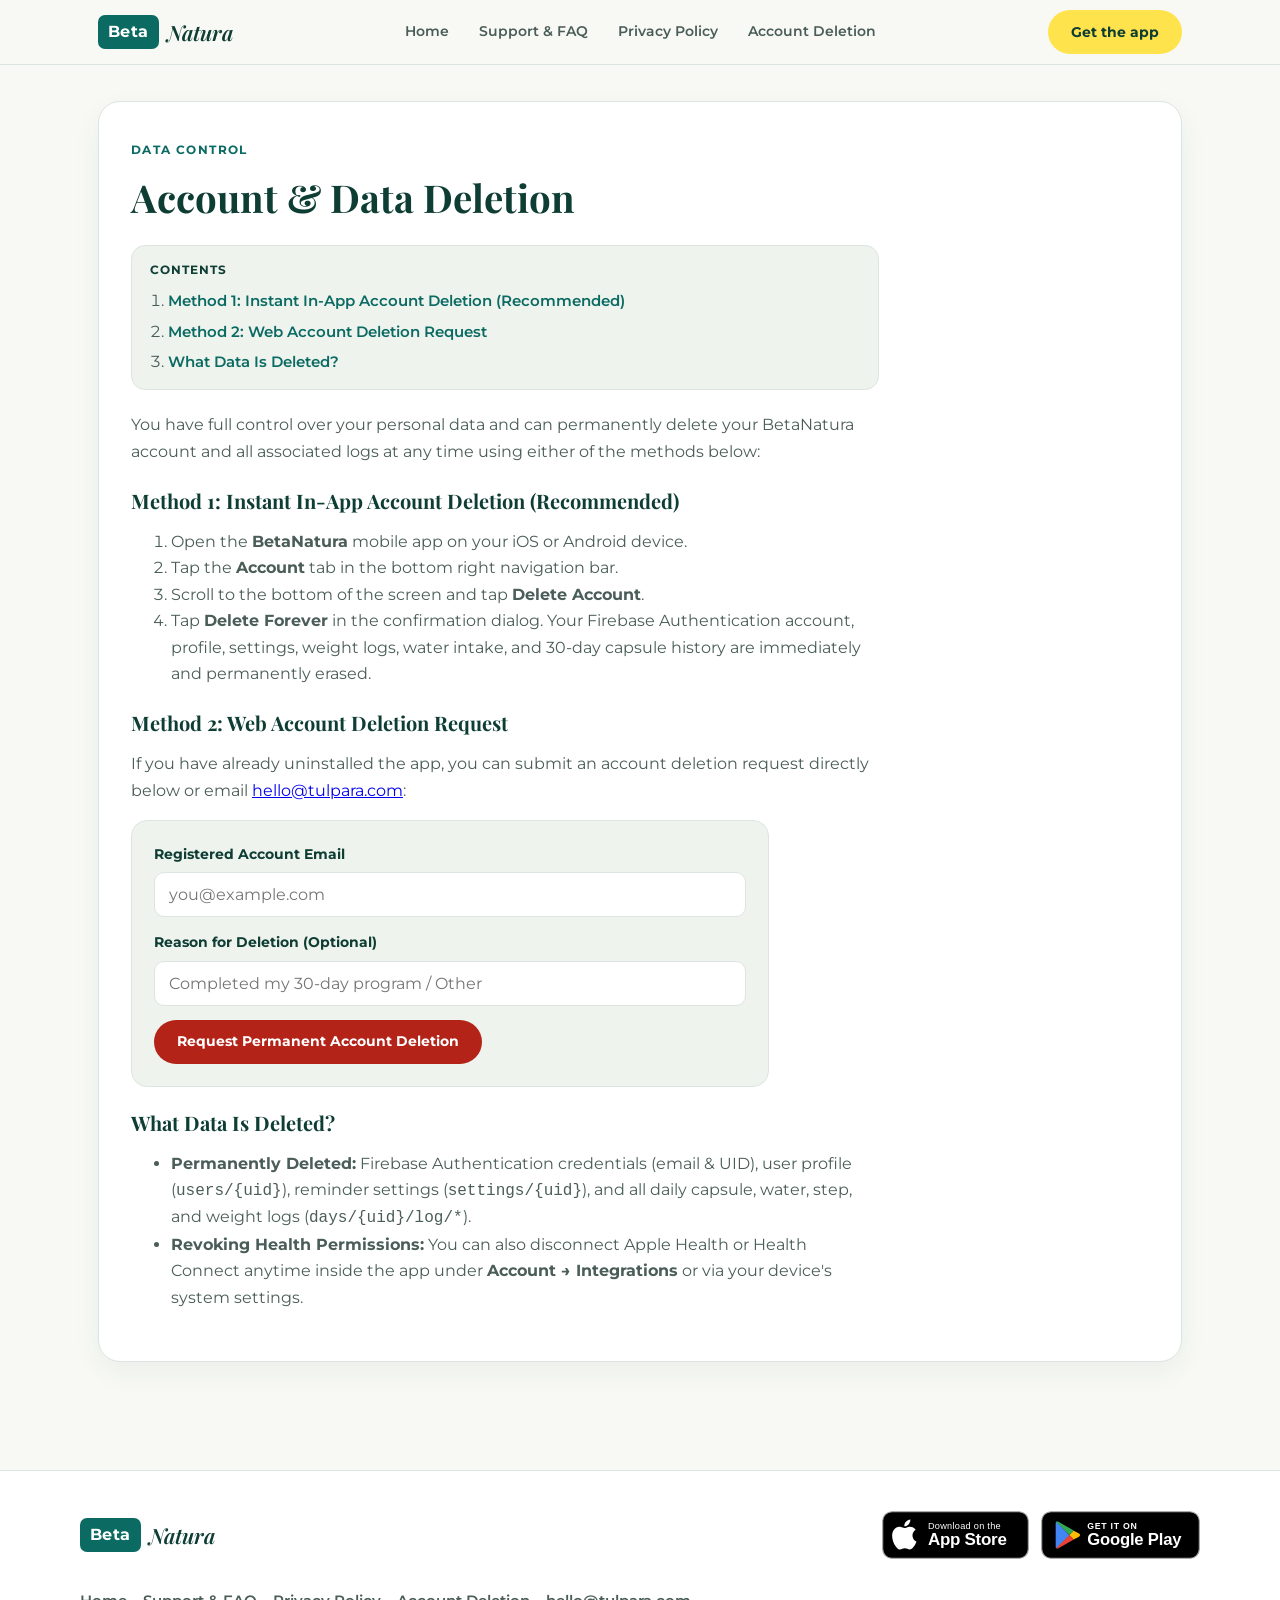
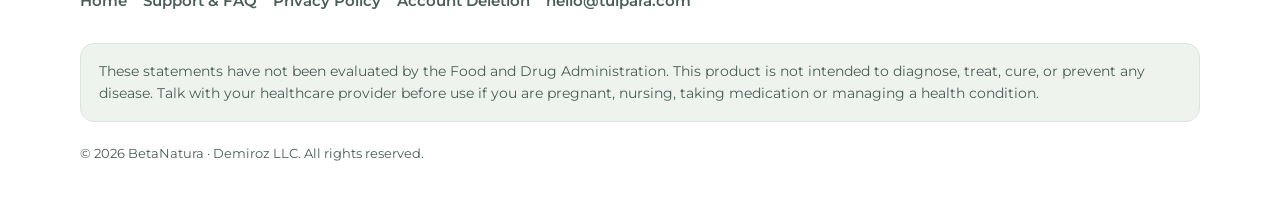
==== delete-account/index.html @ a72dd3bf "Redesign betanatura.app mobile-first wellness site with App Store & Google Play support" ====
<!DOCTYPE html>
<html lang="en">
<head>
  <meta charset="UTF-8">
  <meta name="viewport" content="width=device-width, initial-scale=1.0">
  <meta name="color-scheme" content="light dark">
  <title>Account &amp; Data Deletion | BetaNatura</title>
  <meta name="description" content="Permanently delete your BetaNatura account and associated data in-app or via our web deletion request form.">
  <link rel="canonical" href="https://betanatura.app/delete-account/">
  <meta name="apple-itunes-app" content="app-id=6828905399">
  <link rel="icon" type="image/svg+xml" href="/assets/favicon.svg">
  <link rel="icon" type="image/png" sizes="32x32" href="/assets/favicon-32x32.png">
  <link rel="apple-touch-icon" sizes="180x180" href="/assets/apple-touch-icon.png">
  <meta property="og:type" content="website">
  <meta property="og:title" content="Account &amp; Data Deletion | BetaNatura">
  <meta property="og:description" content="Permanently delete your BetaNatura account and associated data.">
  <meta property="og:url" content="https://betanatura.app/delete-account/">
  <meta property="og:image" content="https://betanatura.app/assets/og-image.png">
  <link rel="preconnect" href="https://fonts.googleapis.com">
  <link rel="preconnect" href="https://fonts.gstatic.com" crossorigin>
  <link href="https://fonts.googleapis.com/css2?family=Montserrat:wght@400;500;600;700&family=Playfair+Display:ital,wght@0,600;0,700;1,600&display=swap" rel="stylesheet">
  <link rel="stylesheet" href="/styles.css">
</head>
<body>
  <a href="#main-title" class="skip-link visually-hidden">Skip to main content</a>

  <header class="top-bar">
    <div class="top-bar-inner">
      <a href="/" class="wordmark-link" aria-label="BetaNatura Home">
        <span class="wordmark-pill">Beta</span>
        <span class="wordmark-serif">Natura</span>
      </a>
      <nav class="top-bar-nav" aria-label="Primary">
        <a href="/">Home</a>
        <a href="/support/">Support &amp; FAQ</a>
        <a href="/privacy/">Privacy Policy</a>
        <a href="/delete-account/" aria-current="page">Account Deletion</a>
      </nav>
      <div class="top-bar-actions">
        <a href="/#get-app" id="top-get-app-btn" class="btn btn-primary">Get the app</a>
      </div>
    </div>
  </header>

  <main id="main-content">
    <section id="delete-account" class="section-block" aria-labelledby="main-title">
      <div class="card legal-card">
        <div class="legal-prose">
          <span class="section-eyebrow">Data Control</span>
          <h1 id="main-title" tabindex="-1" style="font-family:var(--font-serif); font-size:clamp(1.85rem,3.5vw,2.4rem); margin:0 0 12px;">Account &amp; Data Deletion</h1>

          <nav class="legal-toc" aria-label="Account Deletion table of contents">
            <p class="legal-toc-title">Contents</p>
            <ol>
              <li><a href="#del-method-1">Method 1: Instant In-App Account Deletion (Recommended)</a></li>
              <li><a href="#del-method-2">Method 2: Web Account Deletion Request</a></li>
              <li><a href="#del-what">What Data Is Deleted?</a></li>
            </ol>
          </nav>

          <p>You have full control over your personal data and can permanently delete your BetaNatura account and all associated logs at any time using either of the methods below:</p>

          <h2 id="del-method-1" style="font-size:1.25rem; margin-top:24px;">Method 1: Instant In-App Account Deletion (Recommended)</h2>
          <ol>
            <li>Open the <strong>BetaNatura</strong> mobile app on your iOS or Android device.</li>
            <li>Tap the <strong>Account</strong> tab in the bottom right navigation bar.</li>
            <li>Scroll to the bottom of the screen and tap <strong>Delete Account</strong>.</li>
            <li>Tap <strong>Delete Forever</strong> in the confirmation dialog. Your Firebase Authentication account, profile, settings, weight logs, water intake, and 30-day capsule history are immediately and permanently erased.</li>
          </ol>

          <h2 id="del-method-2" style="font-size:1.25rem; margin-top:24px;">Method 2: Web Account Deletion Request</h2>
          <p>If you have already uninstalled the app, you can submit an account deletion request directly below or email <a href="mailto:hello@tulpara.com" data-config-email="text">hello@tulpara.com</a>:</p>
          <form id="delete-account-form" class="bn-form">
            <div class="form-field">
              <label for="del-email" class="form-label">Registered Account Email</label>
              <input id="del-email" name="email" type="email" autocomplete="email" required placeholder="you@example.com" class="form-input">
            </div>
            <div class="form-field">
              <label for="del-reason" class="form-label">Reason for Deletion (Optional)</label>
              <input id="del-reason" name="reason" type="text" placeholder="Completed my 30-day program / Other" class="form-input">
            </div>
            <button type="submit" class="btn btn-danger">Request Permanent Account Deletion</button>
            <p id="del-msg" class="form-status" role="status" aria-live="polite" style="display:none;">✓ Your deletion request has been queued. All account credentials, settings, and daily logs associated with this email will be permanently erased within 24 hours.</p>
          </form>

          <h2 id="del-what" style="font-size:1.25rem; margin-top:24px;">What Data Is Deleted?</h2>
          <ul>
            <li><strong>Permanently Deleted:</strong> Firebase Authentication credentials (email &amp; UID), user profile (<code>users/{uid}</code>), reminder settings (<code>settings/{uid}</code>), and all daily capsule, water, step, and weight logs (<code>days/{uid}/log/*</code>).</li>
            <li><strong>Revoking Health Permissions:</strong> You can also disconnect Apple Health or Health Connect anytime inside the app under <strong>Account &rarr; Integrations</strong> or via your device's system settings.</li>
          </ul>
        </div>
      </div>
    </section>
  </main>

  <footer class="site-footer">
    <div class="footer-inner">
      <div class="footer-top">
        <a href="/" class="wordmark-link" aria-label="BetaNatura Home">
          <span class="wordmark-pill">Beta</span>
          <span class="wordmark-serif">Natura</span>
        </a>
        <div class="store-badges" data-device="desktop" style="margin-bottom:0;">
          <a href="https://apps.apple.com/us/app/beta-natura/id6828905399" data-config-href="APP_STORE_URL" class="store-badge-link badge-apple" target="_blank" rel="noopener">
            <img src="/assets/badge-app-store.svg" alt="Download on the App Store" width="144" height="47" loading="lazy">
          </a>
          <a href="https://play.google.com/store/apps/details?id=com.betanatura.betanatura" data-config-href="GOOGLE_PLAY_URL" class="store-badge-link badge-google" target="_blank" rel="noopener">
            <img src="/assets/badge-google-play.svg" alt="Get it on Google Play" width="155" height="47" loading="lazy">
          </a>
        </div>
      </div>
      <ul class="footer-links" role="list">
        <li><a href="/">Home</a></li>
        <li><a href="/support/">Support &amp; FAQ</a></li>
        <li><a href="/privacy/">Privacy Policy</a></li>
        <li><a href="/delete-account/">Account Deletion</a></li>
        <li><a href="mailto:hello@tulpara.com" data-config-email="text">hello@tulpara.com</a></li>
      </ul>
      <p class="fda-disclaimer">These statements have not been evaluated by the Food and Drug Administration. This product is not intended to diagnose, treat, cure, or prevent any disease. Talk with your healthcare provider before use if you are pregnant, nursing, taking medication or managing a health condition.</p>
      <p class="footer-meta">&copy; 2026 BetaNatura &middot; Demiroz LLC<span data-config-text="COMPANY_ADDRESS" hidden></span>. All rights reserved.</p>
    </div>
  </footer>

  <script src="/config.js"></script>
  <script src="/app.js"></script>
</body>
</html>
---- styles.css ----
/* ==========================================================================
   BetaNatura (betanatura.app) — Design System & Mobile-First Stylesheet
   Brand Palette: Deep Teal #0B6B63, Dark Green #0E3D34, Sage #A7C957,
                  Lemon Yellow #FFE34D, Off-White Cream #F8F9F5
   ========================================================================== */

:root {
  /* Raw brand palette tokens */
  --raw-deep-teal: #0B6B63;
  --raw-teal: #0F8F83;
  --raw-sage-green: #A7C957;
  --raw-lemon-yellow: #FFE34D;
  --raw-dark-green: #0E3D34;
  --raw-dark-deep: #092923;
  --raw-dark-card: #12453B;
  --raw-dark-border: #1F6659;
  --raw-cream: #F8F9F5;
  --raw-surface-light: #FFFFFF;
  --raw-line-light: #DCE5E1;
  --raw-muted-light: #4A5D58;
  --raw-muted-dark: #B9CCC6;

  /* Light theme defaults (Fallback for browsers without light-dark()) */
  --bg-page: var(--raw-cream);
  --bg-surface: var(--raw-surface-light);
  --bg-surface-subtle: #EFF3EE;
  --text-primary: var(--raw-dark-green);
  --text-secondary: var(--raw-muted-light);
  --border-subtle: var(--raw-line-light);
  --brand-accent: var(--raw-deep-teal);
  --brand-cta: var(--raw-lemon-yellow);
  --brand-cta-text: var(--raw-dark-green);
  --focus-ring: #0B6B63;
  --card-shadow: 0 10px 28px rgba(14, 61, 52, 0.06);
  --topbar-bg: rgba(248, 249, 245, 0.92);

  /* Dark mode fallback via prefers-color-scheme on :root */
  @media (prefers-color-scheme: dark) {
    --bg-page: var(--raw-dark-deep);
    --bg-surface: var(--raw-dark-card);
    --bg-surface-subtle: #0E352D;
    --text-primary: var(--raw-cream);
    --text-secondary: var(--raw-muted-dark);
    --border-subtle: var(--raw-dark-border);
    --brand-accent: var(--raw-sage-green);
    --focus-ring: var(--raw-lemon-yellow);
    --card-shadow: 0 12px 32px rgba(0, 0, 0, 0.32);
    --topbar-bg: rgba(9, 41, 35, 0.92);
  }

  /* Modern CSS light-dark() progressive enhancement */
  @supports (color: light-dark(white, black)) {
    --bg-page: light-dark(var(--raw-cream), var(--raw-dark-deep));
    --bg-surface: light-dark(var(--raw-surface-light), var(--raw-dark-card));
    --bg-surface-subtle: light-dark(#EFF3EE, #0E352D);
    --text-primary: light-dark(var(--raw-dark-green), var(--raw-cream));
    --text-secondary: light-dark(var(--raw-muted-light), var(--raw-muted-dark));
    --border-subtle: light-dark(var(--raw-line-light), var(--raw-dark-border));
    --brand-accent: light-dark(var(--raw-deep-teal), var(--raw-sage-green));
    --focus-ring: light-dark(#0B6B63, var(--raw-lemon-yellow));
  }

  /* Viewport-wide color scheme declaration */
  color-scheme: light dark;
  accent-color: var(--brand-accent);

  --font-serif: "Playfair Display", Georgia, "Times New Roman", serif;
  --font-sans: "Montserrat", -apple-system, BlinkMacSystemFont, "Segoe UI", Roboto, sans-serif;
  --radius-card: 22px;
  --radius-pill: 999px;
  --container-max: 1120px;
}

*,
*::before,
*::after {
  box-sizing: border-box;
}

html {
  scroll-behavior: smooth;
  overflow-x: clip;
}

@media (prefers-reduced-motion: reduce) {
  html {
    scroll-behavior: auto;
  }
}

body {
  margin: 0;
  padding: 0;
  font-family: var(--font-sans);
  background-color: var(--bg-page);
  color: var(--text-primary);
  line-height: 1.65;
  font-size: 16px;
  overflow-x: clip;
  -webkit-font-smoothing: antialiased;
}

/* Accessibility: Visually Hidden & Skip Link */
.visually-hidden:where(:not(:focus-within, :active)) {
  position: absolute !important;
  clip-path: inset(50%) !important;
  overflow: hidden !important;
  width: 1px !important;
  height: 1px !important;
  margin: -1px !important;
  padding: 0 !important;
  border: 0 !important;
  white-space: nowrap !important;
}

.skip-link {
  position: fixed;
  top: 12px;
  left: 12px;
  z-index: 9999;
  background-color: var(--raw-lemon-yellow);
  color: var(--raw-dark-green);
  font-weight: 700;
  padding: 12px 20px;
  border-radius: var(--radius-pill);
  text-decoration: none;
  box-shadow: 0 6px 20px rgba(0, 0, 0, 0.25);
}

/* Accessibility: High-contrast focus ring */
:where(a:any-link, button, summary, input, select, textarea):focus-visible {
  outline: 3px solid var(--focus-ring);
  outline-offset: 3px;
}

/* Minimum 44x44px tap targets */
:where(a, button, summary, input, .store-badge-link) {
  min-block-size: 44px;
}

/* ==========================================================================
   1. Sticky Top Bar (Auto-hide on scroll down, reveal on scroll up)
   ========================================================================== */
.top-bar {
  position: sticky;
  top: 0;
  z-index: 1000;
  background-color: var(--topbar-bg);
  backdrop-filter: blur(12px);
  -webkit-backdrop-filter: blur(12px);
  border-bottom: 1px solid var(--border-subtle);
  transition: transform 0.26s ease;
}

.top-bar.is-hidden {
  transform: translateY(-105%);
}

@media (prefers-reduced-motion: reduce) {
  .top-bar {
    transition: none;
  }
}

.top-bar-inner {
  max-width: var(--container-max);
  margin: 0 auto;
  padding: 10px 18px;
  display: flex;
  align-items: center;
  justify-content: space-between;
  gap: 12px;
}

.wordmark-link {
  display: inline-flex;
  align-items: center;
  gap: 8px;
  text-decoration: none;
  color: var(--text-primary);
  font-weight: 700;
  min-block-size: 44px;
}

.wordmark-pill {
  background-color: var(--raw-deep-teal);
  color: #FFFFFF;
  font-family: var(--font-sans);
  font-weight: 700;
  font-size: 16px;
  padding: 4px 10px;
  border-radius: 7px;
  letter-spacing: 0.4px;
}

.wordmark-serif {
  font-family: var(--font-serif);
  font-style: italic;
  font-weight: 600;
  font-size: 21px;
  color: var(--text-primary);
}

.top-bar-actions {
  display: flex;
  align-items: center;
  gap: 10px;
}

.top-bar-nav {
  display: none;
}

@media (min-width: 768px) {
  .top-bar-nav {
    display: flex;
    align-items: center;
    gap: 6px;
  }
  .top-bar-nav a {
    color: var(--text-secondary);
    text-decoration: none;
    font-size: 14px;
    font-weight: 600;
    padding: 8px 12px;
    border-radius: var(--radius-pill);
    display: inline-flex;
    align-items: center;
  }
  .top-bar-nav a:hover {
    color: var(--text-primary);
    background-color: var(--bg-surface-subtle);
  }
}

.btn {
  display: inline-flex;
  align-items: center;
  justify-content: center;
  gap: 8px;
  padding: 11px 22px;
  border-radius: var(--radius-pill);
  font-family: var(--font-sans);
  font-weight: 700;
  font-size: 14px;
  line-height: 1.2;
  text-decoration: none;
  border: 1px solid transparent;
  cursor: pointer;
  transition: transform 0.18s ease, box-shadow 0.18s ease;
}

.btn-primary {
  background-color: var(--brand-cta);
  color: var(--brand-cta-text);
}

.btn-secondary {
  background-color: rgba(255, 255, 255, 0.12);
  color: #FFFFFF;
  border-color: rgba(255, 255, 255, 0.28);
}

.btn-outline {
  background-color: transparent;
  color: var(--text-primary);
  border-color: var(--border-subtle);
}

.btn-danger {
  background-color: #B42318;
  color: #FFFFFF;
}

@media (prefers-reduced-motion: no-preference) {
  .btn:hover {
    transform: translateY(-1px);
  }
}

/* ==========================================================================
   2. Hero Section
   ========================================================================== */
.hero {
  background: linear-gradient(165deg, #0B6B63 0%, #0E3D34 65%, #092923 100%);
  color: #FFFFFF;
  padding: 36px 18px 48px;
  border-bottom-left-radius: 32px;
  border-bottom-right-radius: 32px;
}

.hero-grid {
  max-width: var(--container-max);
  margin: 0 auto;
  display: grid;
  grid-template-columns: 1fr;
  gap: 36px;
  align-items: center;
}

@media (min-width: 920px) {
  .hero {
    padding: 56px 28px 68px;
    border-bottom-left-radius: 44px;
    border-bottom-right-radius: 44px;
  }
  .hero-grid {
    grid-template-columns: 1.15fr 0.85fr;
    gap: 48px;
  }
}

.brand-badge {
  display: inline-flex;
  align-items: center;
  gap: 8px;
  background-color: rgba(255, 255, 255, 0.11);
  border: 1px solid rgba(167, 201, 87, 0.45);
  color: #C7E57A;
  padding: 6px 15px;
  border-radius: var(--radius-pill);
  font-size: 11.5px;
  font-weight: 700;
  letter-spacing: 1.4px;
  text-transform: uppercase;
  margin-bottom: 18px;
}

.hero h1 {
  font-family: var(--font-serif);
  font-size: clamp(2rem, 5vw, 3.35rem);
  line-height: 1.14;
  margin: 0 0 16px;
  letter-spacing: -0.4px;
  color: #FFFFFF;
}

.hero-sub {
  color: rgba(255, 255, 255, 0.88);
  font-size: clamp(1rem, 2.2vw, 1.18rem);
  max-width: 54ch;
  margin: 0 0 26px;
}

/* Official Store Badges Container (Device-aware order via flex order / DOM) */
.store-badges {
  display: flex;
  flex-wrap: wrap;
  align-items: center;
  gap: 12px;
  margin-bottom: 18px;
}

.store-badge-link {
  display: inline-flex;
  align-items: center;
  border-radius: 10px;
  transition: transform 0.18s ease;
}

.store-badge-link img {
  display: block;
  height: 48px;
  width: auto;
}

@media (prefers-reduced-motion: no-preference) {
  .store-badge-link:hover {
    transform: translateY(-2px);
  }
}

.store-badges[data-device="android"] .badge-google {
  order: -1;
}

.store-badges[data-device="ios"] .badge-apple {
  order: -1;
}

.hero-secondary-links {
  display: flex;
  flex-wrap: wrap;
  align-items: center;
  gap: 16px;
  margin-top: 8px;
}

.hero-link {
  color: #FFE34D;
  font-weight: 700;
  font-size: 14.5px;
  text-decoration: none;
  display: inline-flex;
  align-items: center;
  gap: 6px;
  padding: 6px 4px;
}

.hero-link:hover {
  text-decoration: underline;
}

/* Desktop QR Code Download Cards */
.desktop-qr-band {
  display: none;
}

@media (min-width: 920px) {
  .desktop-qr-band {
    display: flex;
    gap: 16px;
    margin-top: 24px;
    padding-top: 22px;
    border-top: 1px solid rgba(255, 255, 255, 0.14);
  }
  .qr-card {
    display: flex;
    align-items: center;
    gap: 12px;
    background: rgba(255, 255, 255, 0.08);
    border: 1px solid rgba(255, 255, 255, 0.16);
    padding: 10px 14px;
    border-radius: 14px;
  }
  .qr-card img {
    width: 56px;
    height: 56px;
    border-radius: 8px;
    display: block;
  }
  .qr-card-text {
    font-size: 12px;
    line-height: 1.35;
    color: rgba(255, 255, 255, 0.88);
  }
  .qr-card-text strong {
    display: block;
    color: #FFFFFF;
    font-size: 13px;
    margin-bottom: 2px;
  }
}

/* Phone Mockup Frame */
.phone-mockup-wrap {
  display: flex;
  justify-content: center;
}

.phone-frame {
  position: relative;
  width: min(270px, 78vw);
  aspect-ratio: 1170 / 2532;
  background: #092923;
  border-radius: 38px;
  padding: 10px;
  box-shadow: 0 24px 60px rgba(0, 0, 0, 0.45), 0 0 0 2px rgba(167, 201, 87, 0.35);
  overflow: hidden;
}

.phone-frame picture,
.phone-frame img {
  width: 100%;
  height: 100%;
  display: block;
  object-fit: cover;
  border-radius: 29px;
}

/* ==========================================================================
   Main Container & Sections
   ========================================================================== */
main {
  max-width: var(--container-max);
  margin: 0 auto;
  padding: 36px 18px 64px;
}

.section-block {
  margin-bottom: 44px;
}

.section-header {
  margin-bottom: 22px;
}

.section-eyebrow {
  display: inline-block;
  font-size: 11.5px;
  font-weight: 700;
  text-transform: uppercase;
  letter-spacing: 1.4px;
  color: var(--brand-accent);
  margin-bottom: 6px;
}

h2 {
  font-family: var(--font-serif);
  font-size: clamp(1.65rem, 3.2vw, 2.25rem);
  line-height: 1.2;
  margin: 0 0 10px;
  color: var(--text-primary);
}

h3 {
  font-family: var(--font-sans);
  font-size: 1.1rem;
  font-weight: 700;
  margin: 18px 0 8px;
  color: var(--text-primary);
}

p,
li {
  color: var(--text-secondary);
  font-size: 1rem;
}

.card {
  background-color: var(--bg-surface);
  border: 1px solid var(--border-subtle);
  border-radius: var(--radius-card);
  padding: 26px 22px;
  box-shadow: var(--card-shadow);
}

@media (min-width: 768px) {
  .card {
    padding: 34px 32px;
  }
}

/* ==========================================================================
   3. How It Works (3 Steps)
   ========================================================================== */
.steps-grid {
  display: grid;
  grid-template-columns: 1fr;
  gap: 16px;
  list-style: none;
  padding: 0;
  margin: 0;
}

@media (min-width: 768px) {
  .steps-grid {
    grid-template-columns: repeat(3, 1fr);
    gap: 20px;
  }
}

.step-card {
  background-color: var(--bg-surface);
  border: 1px solid var(--border-subtle);
  border-radius: var(--radius-card);
  padding: 24px 22px;
  box-shadow: var(--card-shadow);
  display: flex;
  flex-direction: column;
  gap: 10px;
}

.step-num {
  width: 36px;
  height: 36px;
  border-radius: 10px;
  background-color: var(--raw-deep-teal);
  color: #FFE34D;
  font-weight: 700;
  font-size: 15px;
  display: inline-flex;
  align-items: center;
  justify-content: center;
}

.step-card h3 {
  margin: 4px 0 0;
}

.step-card p {
  margin: 0;
  font-size: 0.95rem;
}

/* ==========================================================================
   4. Plans (Standard vs Ease-In)
   ========================================================================== */
.plans-grid {
  display: grid;
  grid-template-columns: 1fr;
  gap: 16px;
}

@media (min-width: 768px) {
  .plans-grid {
    grid-template-columns: repeat(2, 1fr);
    gap: 20px;
  }
}

.plan-card {
  background-color: var(--bg-surface);
  border: 1.5px solid var(--border-subtle);
  border-radius: var(--radius-card);
  padding: 26px 24px;
  box-shadow: var(--card-shadow);
}

.plan-card.plan-featured {
  border-color: var(--brand-accent);
}

.plan-tag {
  display: inline-block;
  font-size: 11px;
  font-weight: 700;
  text-transform: uppercase;
  letter-spacing: 1px;
  padding: 4px 10px;
  border-radius: var(--radius-pill);
  background-color: var(--bg-surface-subtle);
  color: var(--brand-accent);
  margin-bottom: 10px;
}

.plans-note {
  margin-top: 14px;
  text-align: center;
  font-size: 0.92rem;
  font-weight: 600;
  color: var(--text-secondary);
}

/* ==========================================================================
   5. App Features (4 Cards + Screenshots)
   ========================================================================== */
.features-grid {
  display: grid;
  grid-template-columns: 1fr;
  gap: 16px;
}

@media (min-width: 640px) {
  .features-grid {
    grid-template-columns: repeat(2, 1fr);
    gap: 20px;
  }
}

.feature-card {
  background-color: var(--bg-surface);
  border: 1px solid var(--border-subtle);
  border-radius: var(--radius-card);
  padding: 24px 22px;
  box-shadow: var(--card-shadow);
}

.feature-icon {
  width: 42px;
  height: 42px;
  border-radius: 12px;
  background-color: var(--bg-surface-subtle);
  color: var(--brand-accent);
  display: inline-flex;
  align-items: center;
  justify-content: center;
  margin-bottom: 10px;
}

.feature-card h3 {
  margin-top: 4px;
}

.feature-card p {
  margin: 0;
  font-size: 0.95rem;
}

.screenshots-strip {
  margin-top: 24px;
  display: grid;
  grid-template-columns: 1fr;
  gap: 20px;
}

@media (min-width: 768px) {
  .screenshots-strip {
    grid-template-columns: repeat(3, 1fr);
  }
}

.shot-card {
  background-color: var(--bg-surface);
  border: 1px solid var(--border-subtle);
  border-radius: var(--radius-card);
  padding: 18px;
  text-align: center;
  box-shadow: var(--card-shadow);
}

.shot-card .phone-frame {
  width: min(200px, 60vw);
  margin: 0 auto 12px;
}

.shot-caption {
  font-size: 0.9rem;
  font-weight: 600;
  color: var(--text-primary);
  margin: 0;
}

/* ==========================================================================
   6. Your Data & 7. About the Capsules Band
   ========================================================================== */
.capsules-band {
  background: linear-gradient(140deg, #0B6B63 0%, #0E3D34 100%);
  color: #FFFFFF;
  border-radius: var(--radius-card);
  padding: 28px 24px;
  display: flex;
  flex-direction: column;
  gap: 18px;
}

@media (min-width: 768px) {
  .capsules-band {
    flex-direction: row;
    align-items: center;
    justify-content: space-between;
    padding: 34px 36px;
  }
}

.capsules-band h2,
.capsules-band p {
  color: #FFFFFF;
  margin: 0;
}

.capsules-band p {
  color: rgba(255, 255, 255, 0.85);
  margin-top: 6px;
  font-size: 0.94rem;
}

.capsules-band-actions {
  display: flex;
  flex-wrap: wrap;
  gap: 12px;
  flex-shrink: 0;
}

/* ==========================================================================
   8. Support & FAQ Accordion (Modern <details> / <summary>)
   ========================================================================== */
.accordion details {
  border-bottom: 1px solid var(--border-subtle);
  padding: 4px 0;
}

.accordion details:last-of-type {
  border-bottom: none;
}

.accordion summary {
  list-style: none;
  display: flex;
  align-items: center;
  gap: 12px;
  padding: 14px 4px;
  font-weight: 700;
  font-size: 1.02rem;
  color: var(--text-primary);
  cursor: pointer;
}

.accordion summary::-webkit-details-marker {
  display: none;
}

.accordion summary::before {
  content: "";
  inline-size: 1.15em;
  block-size: 1.15em;
  flex-shrink: 0;
  background-color: var(--brand-accent);
  mask: url("/assets/chevron-down.svg") no-repeat center / contain;
  -webkit-mask: url("/assets/chevron-down.svg") no-repeat center / contain;
  rotate: -90deg;
}

.accordion details[open] > summary::before {
  rotate: 0deg;
}

@media (prefers-reduced-motion: no-preference) {
  .accordion summary::before {
    transition: rotate 0.2s ease;
  }
}

.accordion details::details-content {
  interpolate-size: allow-keywords;
  overflow: clip;
  contain: layout;
}

.accordion details:not([open])::details-content {
  block-size: 0;
}

@media (prefers-reduced-motion: no-preference) {
  .accordion details::details-content {
    transition: block-size 0.28s ease-in-out, content-visibility 0.28s ease-in-out;
    transition-behavior: allow-discrete;
  }
}

.faq-answer {
  padding: 0 4px 16px 30px;
}

.faq-answer p {
  margin: 0;
}

.contact-box {
  background: linear-gradient(135deg, #0B6B63, #0E3D34);
  color: #FFFFFF;
  border-radius: 18px;
  padding: 24px 20px;
  text-align: center;
  margin-top: 24px;
}

.contact-box p {
  color: rgba(255, 255, 255, 0.9);
  margin: 0 0 12px;
}

/* ==========================================================================
   9. Legal Sections (Privacy Policy & Account Deletion — Readable Measure)
   ========================================================================== */
.legal-card {
  max-width: 100%;
}

.legal-prose {
  max-width: 68ch;
}

.legal-toc {
  background-color: var(--bg-surface-subtle);
  border: 1px solid var(--border-subtle);
  border-radius: 14px;
  padding: 14px 18px;
  margin: 16px 0 22px;
}

.legal-toc-title {
  font-size: 12px;
  font-weight: 700;
  text-transform: uppercase;
  letter-spacing: 1px;
  color: var(--text-primary);
  margin: 0 0 8px;
}

.legal-toc ol {
  margin: 0;
  padding-left: 18px;
  display: flex;
  flex-direction: column;
  gap: 4px;
}

.legal-toc a {
  color: var(--brand-accent);
  text-decoration: none;
  font-size: 0.92rem;
  font-weight: 600;
}

.legal-toc a:hover {
  text-decoration: underline;
}

/* Forms (Account Deletion & Optional Newsletter) */
.bn-form {
  background-color: var(--bg-surface-subtle);
  border: 1px solid var(--border-subtle);
  padding: 22px;
  border-radius: 16px;
  margin-top: 14px;
  max-width: 58ch;
}

.form-field {
  margin-bottom: 14px;
}

.form-label {
  display: block;
  font-weight: 700;
  font-size: 0.88rem;
  margin-bottom: 6px;
  color: var(--text-primary);
}

.form-input {
  width: 100%;
  padding: 12px 14px;
  border-radius: 10px;
  border: 1px solid var(--border-subtle);
  background-color: var(--bg-surface);
  color: var(--text-primary);
  font-family: var(--font-sans);
  font-size: 1rem;
}

.form-status {
  color: var(--brand-accent);
  font-weight: 600;
  margin-top: 14px;
  margin-bottom: 0;
}

/* ==========================================================================
   10. Scroll Reveal Motion (Respects prefers-reduced-motion)
   ========================================================================== */
@media (prefers-reduced-motion: no-preference) {
  .reveal-on-scroll {
    opacity: 0;
    transform: translateY(14px);
    transition: opacity 0.32s ease-out, transform 0.32s ease-out;
  }
  .reveal-on-scroll.is-visible {
    opacity: 1;
    transform: translateY(0);
  }
}

/* ==========================================================================
   11. Footer
   ========================================================================== */
.site-footer {
  border-top: 1px solid var(--border-subtle);
  background-color: var(--bg-surface);
  padding: 40px 18px 52px;
}

.footer-inner {
  max-width: var(--container-max);
  margin: 0 auto;
  display: flex;
  flex-direction: column;
  gap: 20px;
}

.footer-top {
  display: flex;
  flex-direction: column;
  gap: 16px;
  justify-content: space-between;
}

@media (min-width: 768px) {
  .footer-top {
    flex-direction: row;
    align-items: center;
  }
}

.footer-links {
  display: flex;
  flex-wrap: wrap;
  gap: 16px;
  list-style: none;
  padding: 0;
  margin: 0;
}

.footer-links a {
  color: var(--text-secondary);
  text-decoration: none;
  font-size: 0.92rem;
  font-weight: 600;
  display: inline-flex;
  align-items: center;
}

.footer-links a:hover {
  color: var(--text-primary);
  text-decoration: underline;
}

.fda-disclaimer {
  background-color: var(--bg-surface-subtle);
  border: 1px solid var(--border-subtle);
  border-radius: 14px;
  padding: 16px 18px;
  font-size: 0.85rem;
  color: var(--text-secondary);
  margin: 0;
}

.footer-meta {
  font-size: 0.84rem;
  color: var(--text-secondary);
  margin: 0;
}
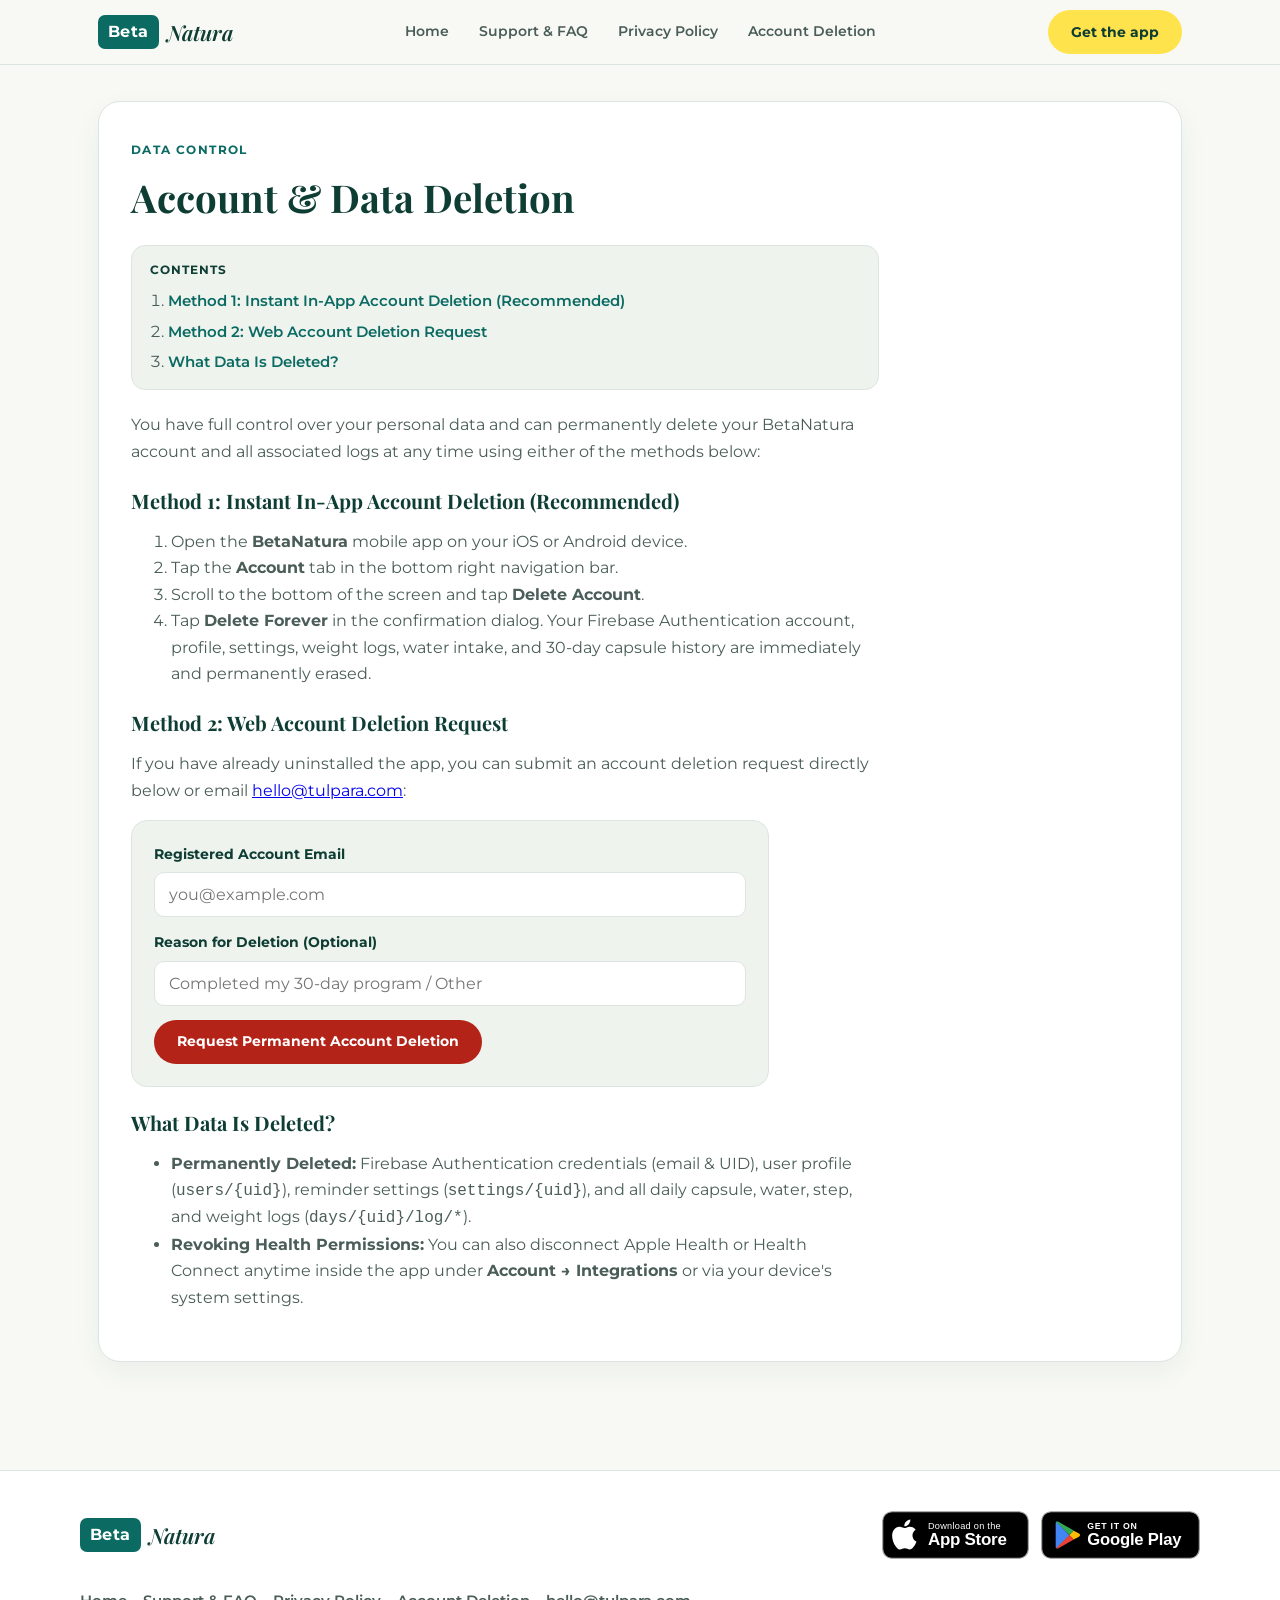
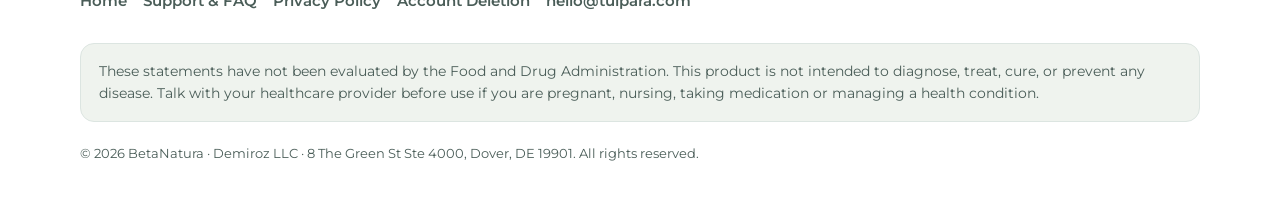
==== commit 912a467c: "Use relative asset paths for seamless HTTP and local preview compatibility" ====
--- a/delete-account/index.html
+++ b/delete-account/index.html
@@ -8,9 +8,9 @@
   <meta name="description" content="Permanently delete your BetaNatura account and associated data in-app or via our web deletion request form.">
   <link rel="canonical" href="https://betanatura.app/delete-account/">
   <meta name="apple-itunes-app" content="app-id=6828905399">
-  <link rel="icon" type="image/svg+xml" href="/assets/favicon.svg">
-  <link rel="icon" type="image/png" sizes="32x32" href="/assets/favicon-32x32.png">
-  <link rel="apple-touch-icon" sizes="180x180" href="/assets/apple-touch-icon.png">
+  <link rel="icon" type="image/svg+xml" href="../assets/favicon.svg">
+  <link rel="icon" type="image/png" sizes="32x32" href="../assets/favicon-32x32.png">
+  <link rel="apple-touch-icon" sizes="180x180" href="../assets/apple-touch-icon.png">
   <meta property="og:type" content="website">
   <meta property="og:title" content="Account &amp; Data Deletion | BetaNatura">
   <meta property="og:description" content="Permanently delete your BetaNatura account and associated data.">
@@ -19,7 +19,7 @@
   <link rel="preconnect" href="https://fonts.googleapis.com">
   <link rel="preconnect" href="https://fonts.gstatic.com" crossorigin>
   <link href="https://fonts.googleapis.com/css2?family=Montserrat:wght@400;500;600;700&family=Playfair+Display:ital,wght@0,600;0,700;1,600&display=swap" rel="stylesheet">
-  <link rel="stylesheet" href="/styles.css">
+  <link rel="stylesheet" href="../styles.css">
 </head>
 <body>
   <a href="#main-title" class="skip-link visually-hidden">Skip to main content</a>
@@ -102,10 +102,10 @@
         </a>
         <div class="store-badges" data-device="desktop" style="margin-bottom:0;">
           <a href="https://apps.apple.com/us/app/beta-natura/id6828905399" data-config-href="APP_STORE_URL" class="store-badge-link badge-apple" target="_blank" rel="noopener">
-            <img src="/assets/badge-app-store.svg" alt="Download on the App Store" width="144" height="47" loading="lazy">
+            <img src="../assets/badge-app-store.svg" alt="Download on the App Store" width="144" height="47" loading="lazy">
           </a>
           <a href="https://play.google.com/store/apps/details?id=com.betanatura.betanatura" data-config-href="GOOGLE_PLAY_URL" class="store-badge-link badge-google" target="_blank" rel="noopener">
-            <img src="/assets/badge-google-play.svg" alt="Get it on Google Play" width="155" height="47" loading="lazy">
+            <img src="../assets/badge-google-play.svg" alt="Get it on Google Play" width="155" height="47" loading="lazy">
           </a>
         </div>
       </div>
@@ -121,7 +121,7 @@
     </div>
   </footer>
 
-  <script src="/config.js"></script>
-  <script src="/app.js"></script>
+  <script src="../config.js"></script>
+  <script src="../app.js"></script>
 </body>
 </html>
--- a/styles.css
+++ b/styles.css
@@ -712,6 +712,153 @@
 }
 
 /* ==========================================================================
+   Hero Bottle + Phone Composite Showcase
+   ========================================================================== */
+.hero-visual-composite {
+  display: flex;
+  align-items: flex-end;
+  justify-content: center;
+  gap: 0;
+  position: relative;
+}
+
+.hero-bottle-cutout {
+  width: min(175px, 42vw);
+  margin-right: -28px;
+  margin-bottom: 10px;
+  z-index: 2;
+  filter: drop-shadow(0 20px 34px rgba(0, 0, 0, 0.42));
+}
+
+.hero-bottle-cutout img {
+  width: 100%;
+  height: auto;
+  display: block;
+}
+
+@media (min-width: 920px) {
+  .hero-bottle-cutout {
+    width: 225px;
+    margin-right: -36px;
+  }
+}
+
+/* ==========================================================================
+   5B. Inside Your Bottle — 9-in-1 Symbiotic Formula Studio Showcase
+   ========================================================================== */
+.studio-gallery {
+  display: grid;
+  grid-template-columns: 1fr;
+  gap: 18px;
+  margin-bottom: 24px;
+}
+
+@media (min-width: 768px) {
+  .studio-gallery {
+    grid-template-columns: repeat(3, 1fr);
+    gap: 20px;
+  }
+}
+
+.studio-card {
+  background-color: var(--bg-surface);
+  border: 1px solid var(--border-subtle);
+  border-radius: var(--radius-card);
+  overflow: hidden;
+  box-shadow: var(--card-shadow);
+  display: flex;
+  flex-direction: column;
+}
+
+.studio-card picture,
+.studio-card img {
+  width: 100%;
+  height: auto;
+  display: block;
+  aspect-ratio: 1 / 1;
+  object-fit: cover;
+}
+
+.studio-card-caption {
+  padding: 14px 16px;
+  font-size: 0.88rem;
+  font-weight: 600;
+  color: var(--text-primary);
+  text-align: center;
+  margin: 0;
+}
+
+.formula-grid {
+  display: grid;
+  grid-template-columns: 1fr;
+  gap: 16px;
+}
+
+@media (min-width: 640px) {
+  .formula-grid {
+    grid-template-columns: repeat(2, 1fr);
+  }
+}
+
+@media (min-width: 960px) {
+  .formula-grid {
+    grid-template-columns: repeat(3, 1fr);
+  }
+}
+
+.formula-card {
+  background-color: var(--bg-surface);
+  border: 1px solid var(--border-subtle);
+  border-radius: var(--radius-card);
+  padding: 20px 20px;
+  box-shadow: var(--card-shadow);
+}
+
+.formula-dose {
+  display: inline-block;
+  font-size: 11px;
+  font-weight: 700;
+  letter-spacing: 0.8px;
+  text-transform: uppercase;
+  padding: 4px 10px;
+  border-radius: var(--radius-pill);
+  background-color: var(--bg-surface-subtle);
+  color: var(--brand-accent);
+  margin-bottom: 8px;
+}
+
+.formula-card h3 {
+  margin: 0 0 6px;
+  font-size: 1.05rem;
+}
+
+.formula-card p {
+  margin: 0;
+  font-size: 0.9rem;
+}
+
+.cert-pills {
+  display: flex;
+  flex-wrap: wrap;
+  gap: 10px;
+  margin-top: 20px;
+  justify-content: center;
+}
+
+.cert-pill {
+  display: inline-flex;
+  align-items: center;
+  gap: 6px;
+  padding: 8px 14px;
+  border-radius: var(--radius-pill);
+  background-color: var(--bg-surface);
+  border: 1px solid var(--border-subtle);
+  font-size: 0.82rem;
+  font-weight: 700;
+  color: var(--text-primary);
+}
+
+/* ==========================================================================
    6. Your Data & 7. About the Capsules Band
    ========================================================================== */
 .capsules-band {
@@ -721,7 +868,7 @@
   padding: 28px 24px;
   display: flex;
   flex-direction: column;
-  gap: 18px;
+  gap: 20px;
 }
 
 @media (min-width: 768px) {
@@ -729,8 +876,26 @@
     flex-direction: row;
     align-items: center;
     justify-content: space-between;
-    padding: 34px 36px;
-  }
+    padding: 32px 36px;
+  }
+}
+
+.capsules-band-media {
+  display: flex;
+  align-items: center;
+  gap: 20px;
+}
+
+.capsules-band-bottle {
+  width: 110px;
+  flex-shrink: 0;
+  filter: drop-shadow(0 12px 24px rgba(0, 0, 0, 0.35));
+}
+
+.capsules-band-bottle img {
+  width: 100%;
+  height: auto;
+  display: block;
 }
 
 .capsules-band h2,
@@ -786,8 +951,8 @@
   block-size: 1.15em;
   flex-shrink: 0;
   background-color: var(--brand-accent);
-  mask: url("/assets/chevron-down.svg") no-repeat center / contain;
-  -webkit-mask: url("/assets/chevron-down.svg") no-repeat center / contain;
+  mask: url("assets/chevron-down.svg") no-repeat center / contain;
+  -webkit-mask: url("assets/chevron-down.svg") no-repeat center / contain;
   rotate: -90deg;
 }
 
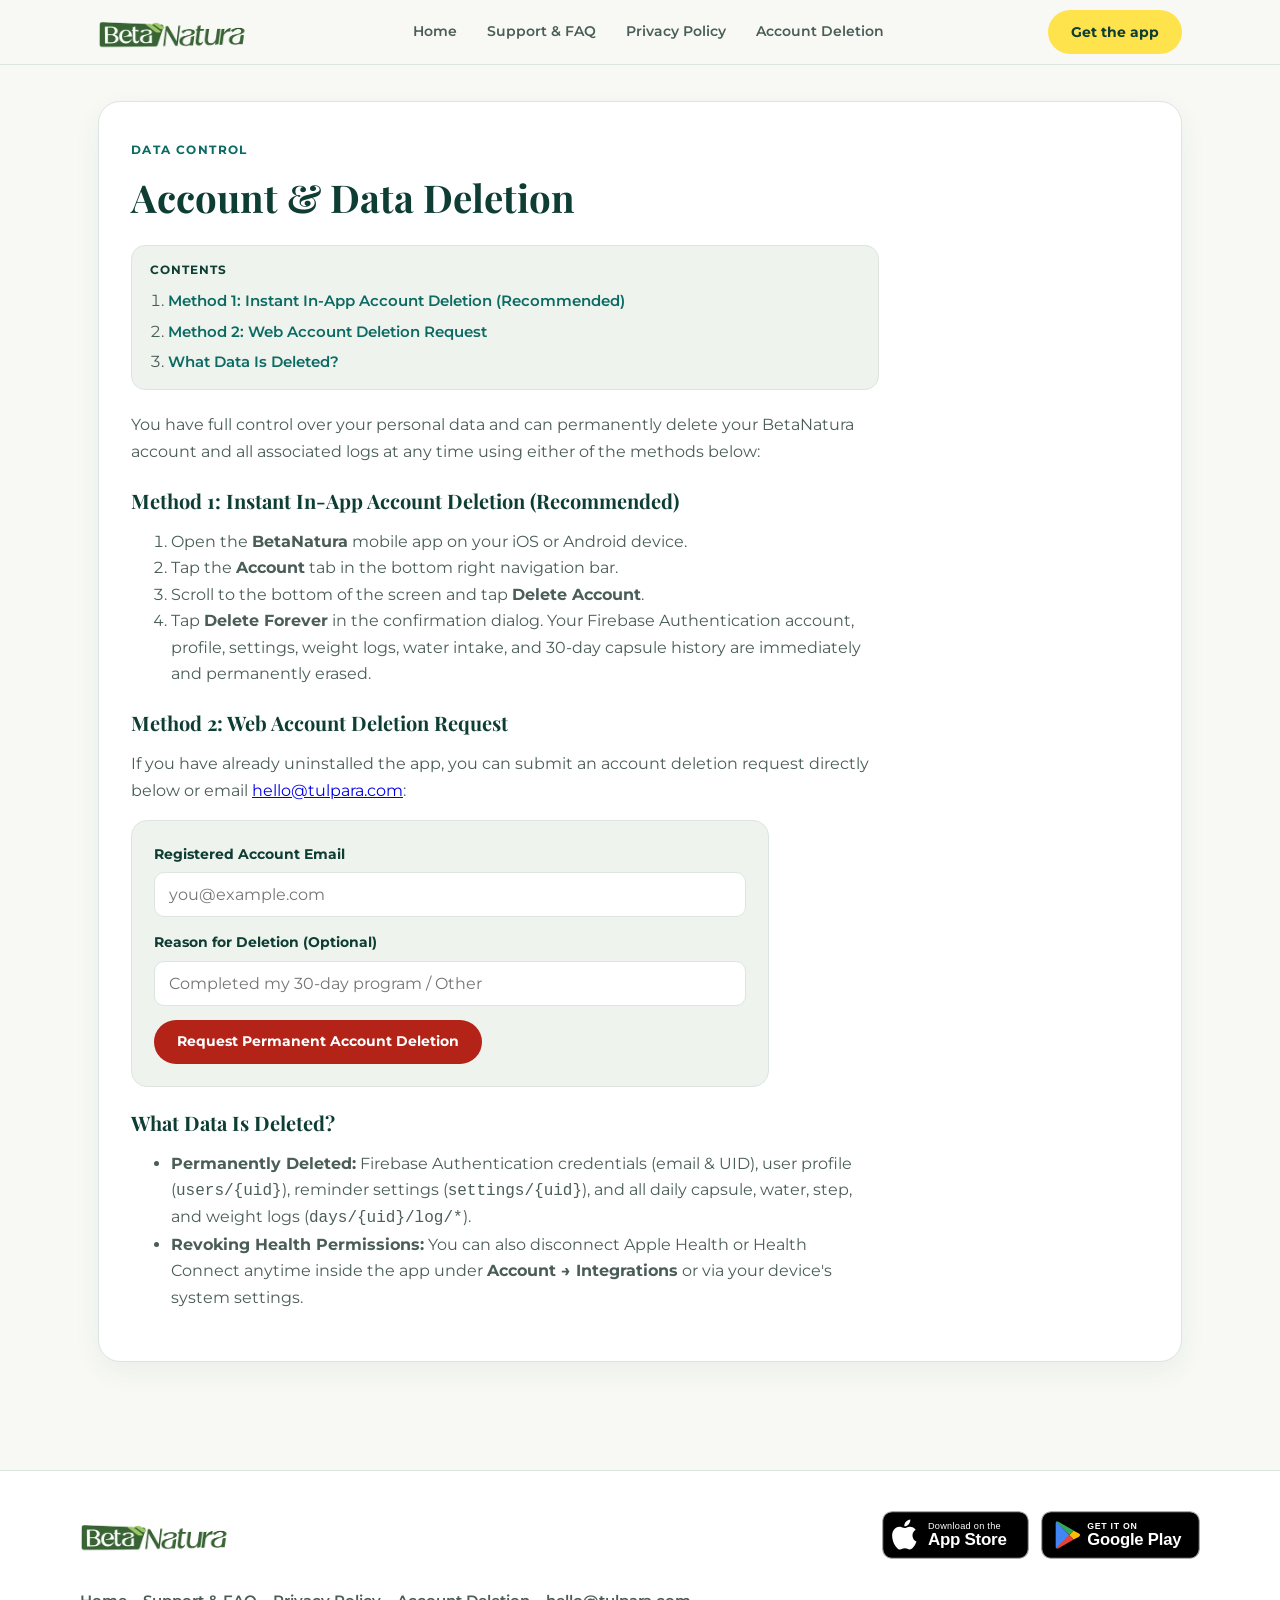
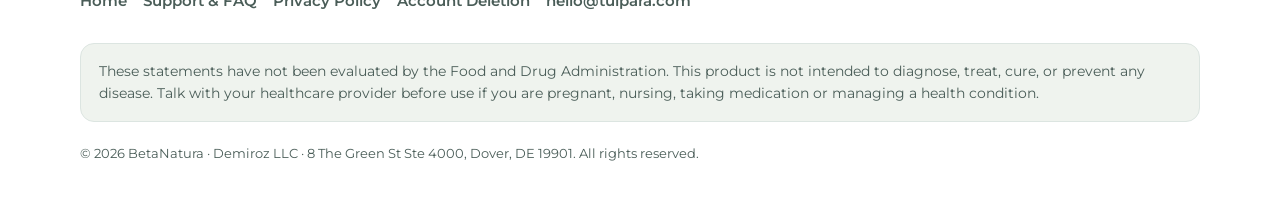
==== commit 02a34bd8: "Replace wordmark spans with official BetaNatura logo image in header and footer" ====
--- a/delete-account/index.html
+++ b/delete-account/index.html
@@ -10,6 +10,8 @@
   <meta name="apple-itunes-app" content="app-id=6828905399">
   <link rel="icon" type="image/svg+xml" href="../assets/favicon.svg">
   <link rel="icon" type="image/png" sizes="32x32" href="../assets/favicon-32x32.png">
+  <link rel="icon" type="image/png" sizes="16x16" href="../assets/favicon-16x16.png">
+  <link rel="shortcut icon" href="../favicon.ico">
   <link rel="apple-touch-icon" sizes="180x180" href="../assets/apple-touch-icon.png">
   <meta property="og:type" content="website">
   <meta property="og:title" content="Account &amp; Data Deletion | BetaNatura">
@@ -27,8 +29,7 @@
   <header class="top-bar">
     <div class="top-bar-inner">
       <a href="/" class="wordmark-link" aria-label="BetaNatura Home">
-        <span class="wordmark-pill">Beta</span>
-        <span class="wordmark-serif">Natura</span>
+        <picture class="brand-logo-picture"><source media="(prefers-color-scheme: dark)" srcset="../assets/brand-logo-dark.webp" type="image/webp"><source media="(prefers-color-scheme: dark)" srcset="../assets/brand-logo-dark.png" type="image/png"><source srcset="../assets/brand-logo-light.webp" type="image/webp"><img src="../assets/brand-logo-light.png" alt="BetaNatura" class="brand-logo-img" width="160" height="38"></picture>
       </a>
       <nav class="top-bar-nav" aria-label="Primary">
         <a href="/">Home</a>
@@ -97,8 +98,7 @@
     <div class="footer-inner">
       <div class="footer-top">
         <a href="/" class="wordmark-link" aria-label="BetaNatura Home">
-          <span class="wordmark-pill">Beta</span>
-          <span class="wordmark-serif">Natura</span>
+          <picture class="brand-logo-picture"><source media="(prefers-color-scheme: dark)" srcset="../assets/brand-logo-dark.webp" type="image/webp"><source media="(prefers-color-scheme: dark)" srcset="../assets/brand-logo-dark.png" type="image/png"><source srcset="../assets/brand-logo-light.webp" type="image/webp"><img src="../assets/brand-logo-light.png" alt="BetaNatura" class="brand-logo-img" width="160" height="38"></picture>
         </a>
         <div class="store-badges" data-device="desktop" style="margin-bottom:0;">
           <a href="https://apps.apple.com/us/app/beta-natura/id6828905399" data-config-href="APP_STORE_URL" class="store-badge-link badge-apple" target="_blank" rel="noopener">
--- a/styles.css
+++ b/styles.css
@@ -720,14 +720,19 @@
   justify-content: center;
   gap: 0;
   position: relative;
+  max-width: 100%;
+}
+
+.hero-visual-composite .phone-frame {
+  width: min(210px, 54vw);
 }
 
 .hero-bottle-cutout {
-  width: min(175px, 42vw);
-  margin-right: -28px;
-  margin-bottom: 10px;
+  width: min(175px, 46vw);
+  margin-right: -34px;
+  margin-bottom: -8px;
   z-index: 2;
-  filter: drop-shadow(0 20px 34px rgba(0, 0, 0, 0.42));
+  filter: drop-shadow(0 22px 32px rgba(0, 0, 0, 0.48));
 }
 
 .hero-bottle-cutout img {
@@ -737,9 +742,13 @@
 }
 
 @media (min-width: 920px) {
+  .hero-visual-composite .phone-frame {
+    width: 265px;
+  }
   .hero-bottle-cutout {
-    width: 225px;
-    margin-right: -36px;
+    width: 245px;
+    margin-right: -46px;
+    margin-bottom: -10px;
   }
 }
 
@@ -1176,3 +1185,13 @@
   color: var(--text-secondary);
   margin: 0;
 }
+
+.brand-logo-picture {
+  display: inline-flex;
+  align-items: center;
+}
+.brand-logo-img {
+  height: 36px;
+  width: auto;
+  display: block;
+}
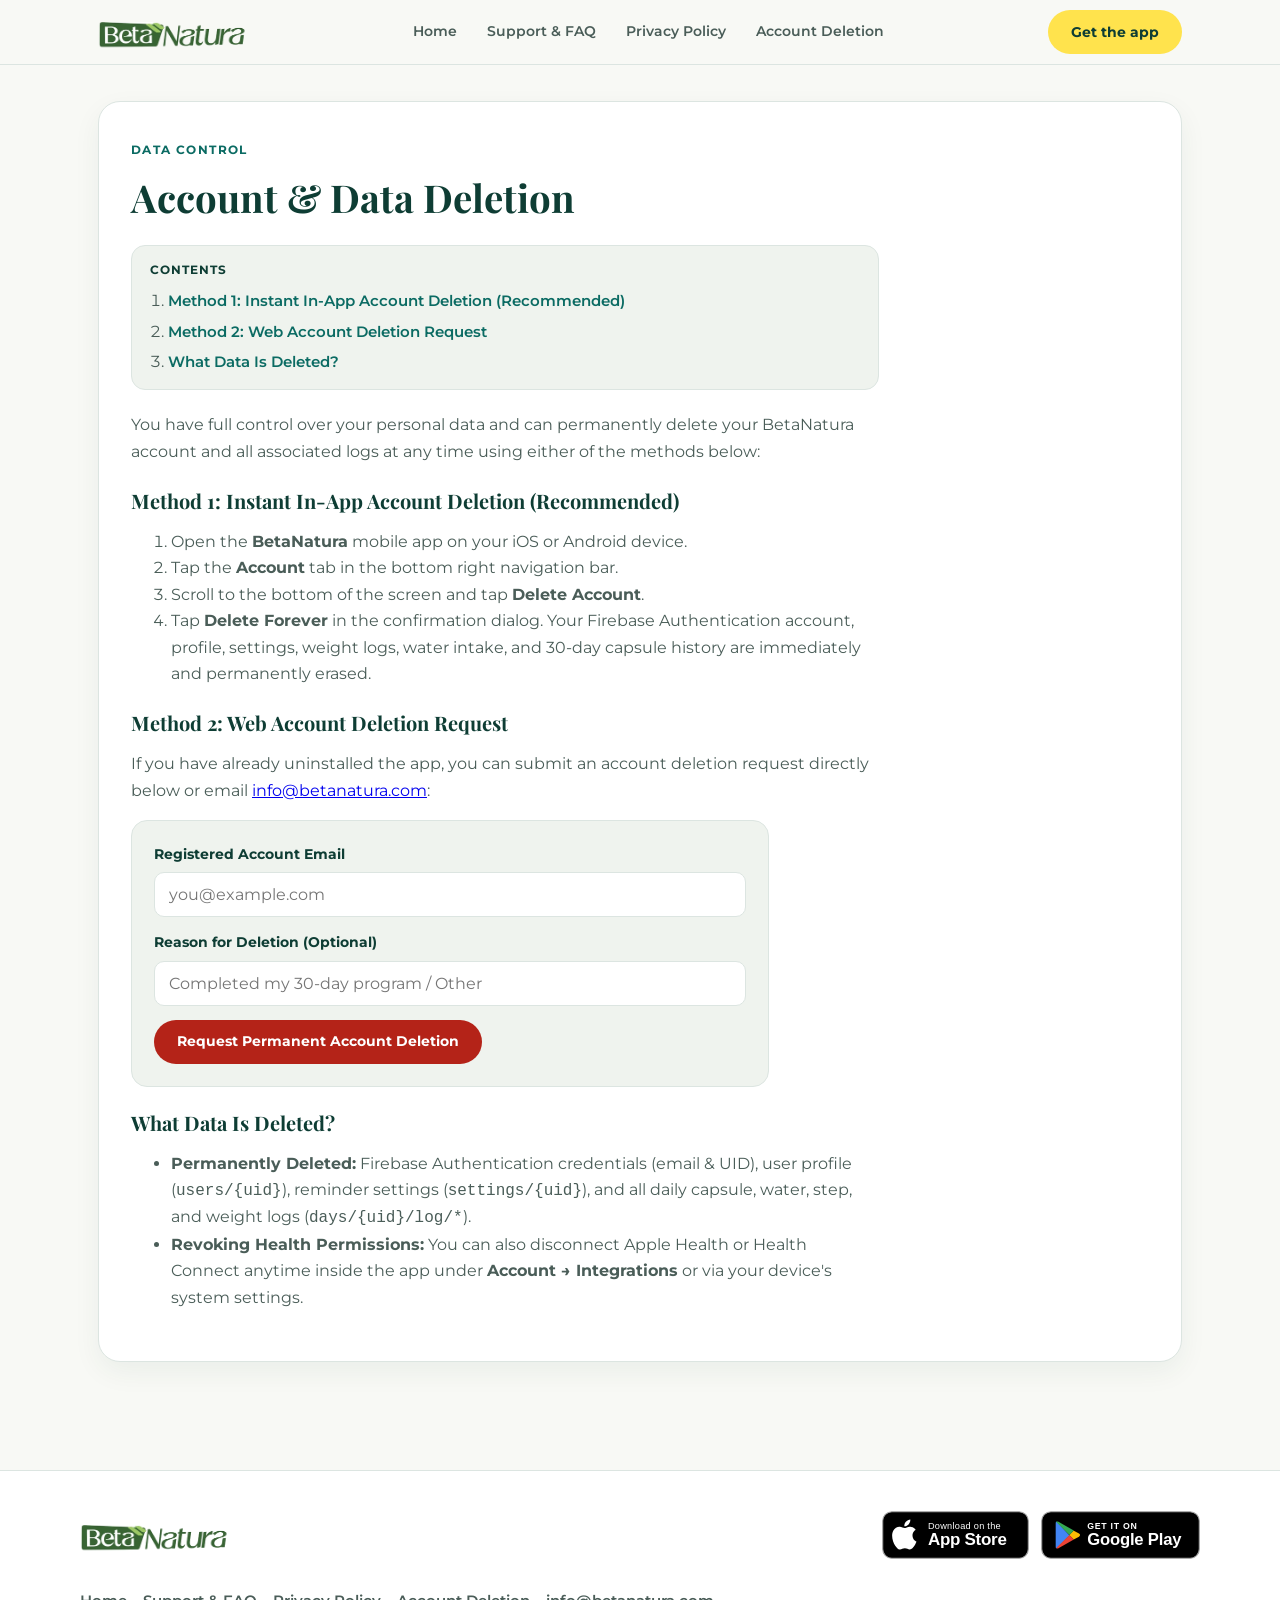
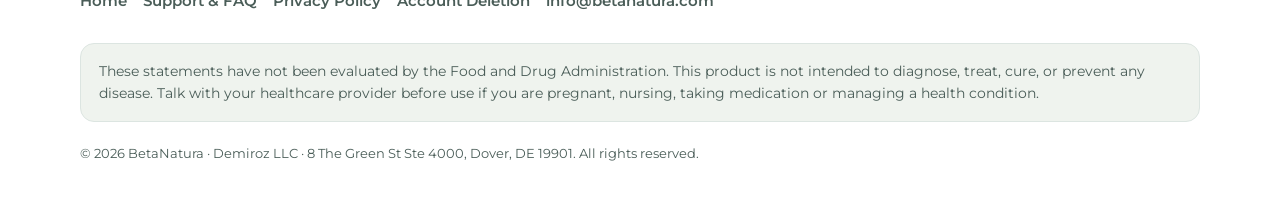
==== commit b105248c: "Update support email to info@betanatura.com and use native iPhone Today screenshot" ====
--- a/delete-account/index.html
+++ b/delete-account/index.html
@@ -70,7 +70,7 @@
           </ol>
 
           <h2 id="del-method-2" style="font-size:1.25rem; margin-top:24px;">Method 2: Web Account Deletion Request</h2>
-          <p>If you have already uninstalled the app, you can submit an account deletion request directly below or email <a href="mailto:hello@tulpara.com" data-config-email="text">hello@tulpara.com</a>:</p>
+          <p>If you have already uninstalled the app, you can submit an account deletion request directly below or email <a href="mailto:info@betanatura.com" data-config-email="text">info@betanatura.com</a>:</p>
           <form id="delete-account-form" class="bn-form">
             <div class="form-field">
               <label for="del-email" class="form-label">Registered Account Email</label>
@@ -114,7 +114,7 @@
         <li><a href="/support/">Support &amp; FAQ</a></li>
         <li><a href="/privacy/">Privacy Policy</a></li>
         <li><a href="/delete-account/">Account Deletion</a></li>
-        <li><a href="mailto:hello@tulpara.com" data-config-email="text">hello@tulpara.com</a></li>
+        <li><a href="mailto:info@betanatura.com" data-config-email="text">info@betanatura.com</a></li>
       </ul>
       <p class="fda-disclaimer">These statements have not been evaluated by the Food and Drug Administration. This product is not intended to diagnose, treat, cure, or prevent any disease. Talk with your healthcare provider before use if you are pregnant, nursing, taking medication or managing a health condition.</p>
       <p class="footer-meta">&copy; 2026 BetaNatura &middot; Demiroz LLC<span data-config-text="COMPANY_ADDRESS" hidden></span>. All rights reserved.</p>
